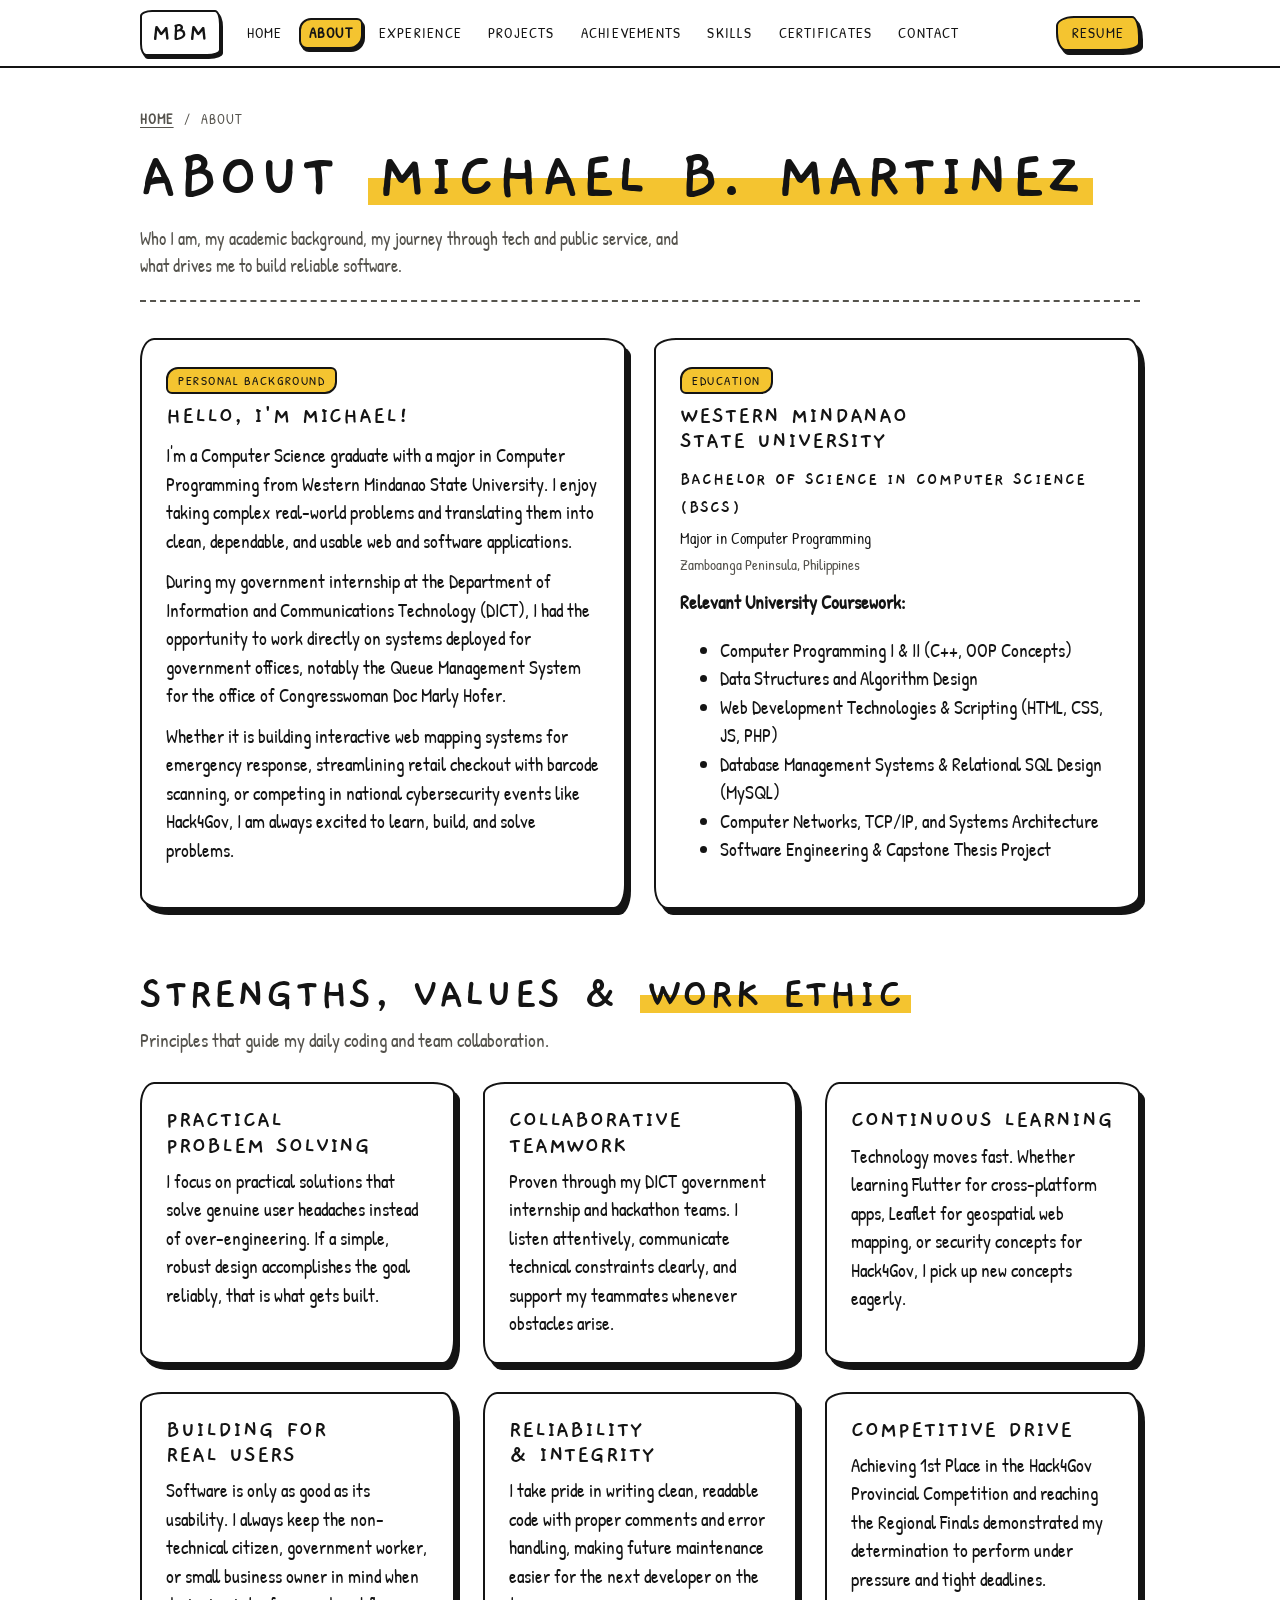
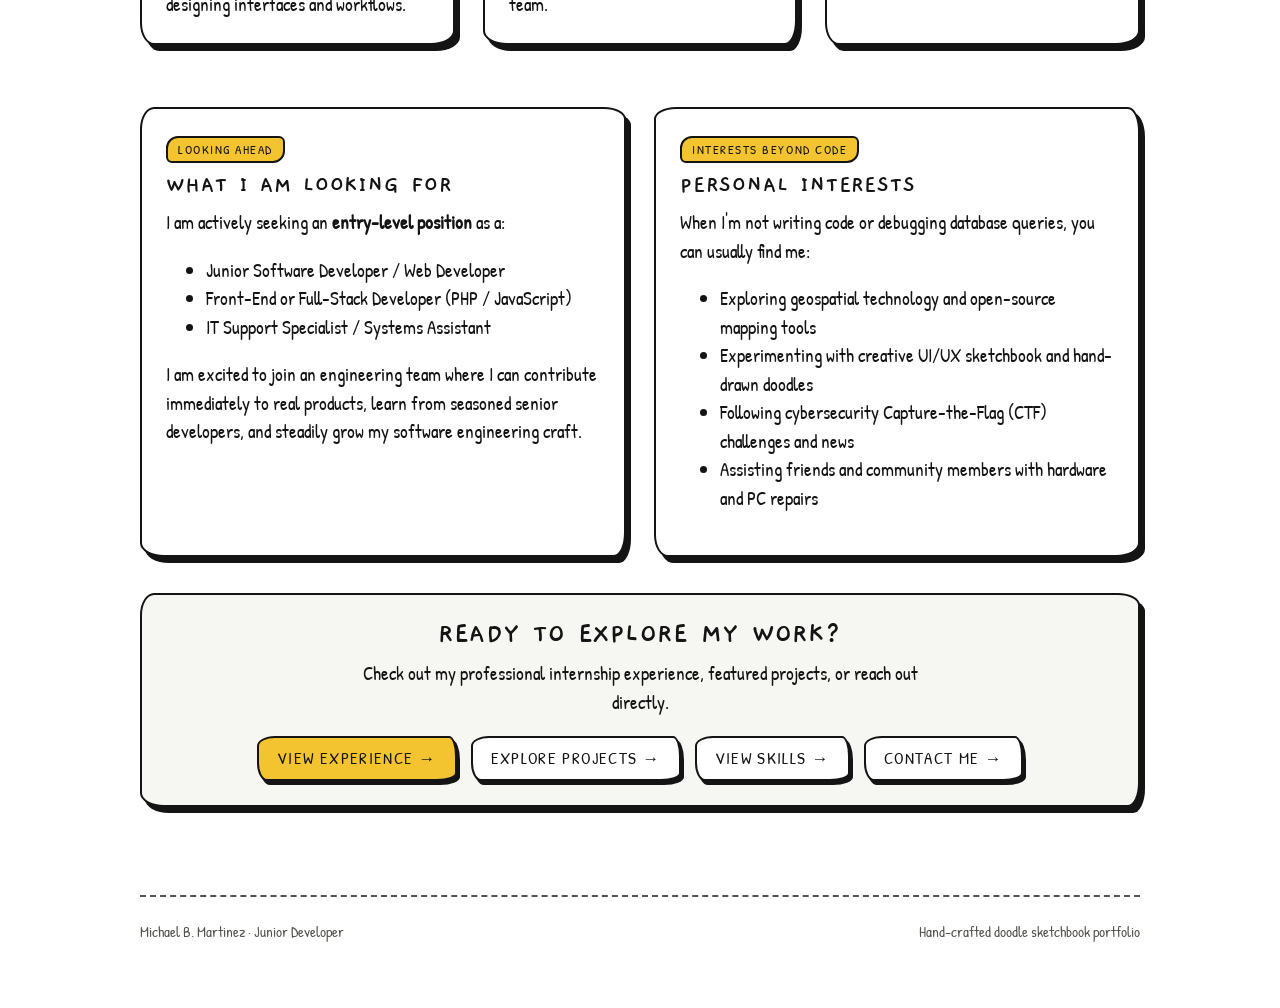
==== about.html @ 794880ef "first commit" ====
<!doctype html>
<html lang="en">
<head>
  <meta charset="utf-8">
  <meta name="viewport" content="width=device-width, initial-scale=1, viewport-fit=cover">
  <title>About - Michael Martinez Portfolio</title>
  <link rel="preconnect" href="https://fonts.googleapis.com">
  <link rel="preconnect" href="https://fonts.gstatic.com" crossorigin>
  <link href="https://fonts.googleapis.com/css2?family=Gaegu:wght@400;700&family=Patrick+Hand&display=swap" rel="stylesheet">
  <link rel="stylesheet" href="style.css">
</head>
<body>

<nav>
  <div class="wrap">
    <a class="logo" href="index.html">MBM</a>
    <div class="links">
      <a href="index.html">Home</a>
      <a href="about.html" class="active">About</a>
      <a href="experience.html">Experience</a>
      <a href="projects.html">Projects</a>
      <a href="achievements.html">Achievements</a>
      <a href="skills.html">Skills</a>
      <a href="certificates.html">Certificates</a>
      <a href="contact.html">Contact</a>
    </div>
    <a class="btn primary" href="resume.html" style="padding:4px 14px;font-size:.95rem">Resume</a>
  </div>
</nav>

<main class="wrap">

  <!-- PAGE HEADER -->
  <header class="page-header">
    <div class="breadcrumb">
      <a href="index.html">Home</a>
      <span>/</span>
      <span>About</span>
    </div>
    <h1>About <span class="hl">Michael B. Martinez</span></h1>
    <p class="subtitle">Who I am, my academic background, my journey through tech and public service, and what drives me to build reliable software.</p>
  </header>

  <!-- BIOGRAPHY & HIGHLIGHTS -->
  <section style="padding-top:0;">
    <div class="grid2">
      <div class="box">
        <span class="tag gold">Personal Background</span>
        <h3 style="margin-top:10px;margin-bottom:12px;">Hello, I'm Michael!</h3>
        <p style="margin-bottom:12px;">I'm a Computer Science graduate with a major in Computer Programming from Western Mindanao State University. I enjoy taking complex real-world problems and translating them into clean, dependable, and usable web and software applications.</p>
        <p style="margin-bottom:12px;">During my government internship at the Department of Information and Communications Technology (DICT), I had the opportunity to work directly on systems deployed for government offices, notably the Queue Management System for the office of Congresswoman Doc Marly Hofer.</p>
        <p>Whether it is building interactive web mapping systems for emergency response, streamlining retail checkout with barcode scanning, or competing in national cybersecurity events like Hack4Gov, I am always excited to learn, build, and solve problems.</p>
      </div>

      <div class="box alt">
        <span class="tag gold">Education</span>
        <h3 style="margin-top:10px;margin-bottom:12px;">Western Mindanao State University</h3>
        <div class="kv" style="margin-bottom:12px;">
          <b>Bachelor of Science in Computer Science (BSCS)</b>
          <span>Major in Computer Programming</span>
          <span style="color:var(--ink-soft);font-size:.95rem;">Zamboanga Peninsula, Philippines</span>
        </div>
        <p style="margin-bottom:10px;"><strong>Relevant University Coursework:</strong></p>
        <ul>
          <li>Computer Programming I &amp; II (C++, OOP Concepts)</li>
          <li>Data Structures and Algorithm Design</li>
          <li>Web Development Technologies &amp; Scripting (HTML, CSS, JS, PHP)</li>
          <li>Database Management Systems &amp; Relational SQL Design (MySQL)</li>
          <li>Computer Networks, TCP/IP, and Systems Architecture</li>
          <li>Software Engineering &amp; Capstone Thesis Project</li>
        </ul>
      </div>
    </div>
  </section>

  <!-- ATTRIBUTES GRID -->
  <section>
    <div class="sec-head">
      <h2>Strengths, Values &amp; <span class="hl">Work Ethic</span></h2>
      <p>Principles that guide my daily coding and team collaboration.</p>
    </div>

    <div class="grid3">
      <div class="box">
        <h3>Practical Problem Solving</h3>
        <p style="margin-top:8px;">I focus on practical solutions that solve genuine user headaches instead of over-engineering. If a simple, robust design accomplishes the goal reliably, that is what gets built.</p>
      </div>

      <div class="box alt">
        <h3>Collaborative Teamwork</h3>
        <p style="margin-top:8px;">Proven through my DICT government internship and hackathon teams. I listen attentively, communicate technical constraints clearly, and support my teammates whenever obstacles arise.</p>
      </div>

      <div class="box">
        <h3>Continuous Learning</h3>
        <p style="margin-top:8px;">Technology moves fast. Whether learning Flutter for cross-platform apps, Leaflet for geospatial web mapping, or security concepts for Hack4Gov, I pick up new concepts eagerly.</p>
      </div>

      <div class="box alt">
        <h3>Building for Real Users</h3>
        <p style="margin-top:8px;">Software is only as good as its usability. I always keep the non-technical citizen, government worker, or small business owner in mind when designing interfaces and workflows.</p>
      </div>

      <div class="box">
        <h3>Reliability &amp; Integrity</h3>
        <p style="margin-top:8px;">I take pride in writing clean, readable code with proper comments and error handling, making future maintenance easier for the next developer on the team.</p>
      </div>

      <div class="box alt">
        <h3>Competitive Drive</h3>
        <p style="margin-top:8px;">Achieving 1st Place in the Hack4Gov Provincial Competition and reaching the Regional Finals demonstrated my determination to perform under pressure and tight deadlines.</p>
      </div>
    </div>
  </section>

  <!-- CAREER ASPIRATIONS & GOALS -->
  <section>
    <div class="grid2">
      <div class="box">
        <span class="tag gold">Looking Ahead</span>
        <h3 style="margin-top:10px;margin-bottom:10px;">What I Am Looking For</h3>
        <p style="margin-bottom:12px;">I am actively seeking an <strong>entry-level position</strong> as a:</p>
        <ul>
          <li>Junior Software Developer / Web Developer</li>
          <li>Front-End or Full-Stack Developer (PHP / JavaScript)</li>
          <li>IT Support Specialist / Systems Assistant</li>
        </ul>
        <p style="margin-top:12px;">I am excited to join an engineering team where I can contribute immediately to real products, learn from seasoned senior developers, and steadily grow my software engineering craft.</p>
      </div>

      <div class="box alt">
        <span class="tag gold">Interests Beyond Code</span>
        <h3 style="margin-top:10px;margin-bottom:10px;">Personal Interests</h3>
        <p style="margin-bottom:12px;">When I'm not writing code or debugging database queries, you can usually find me:</p>
        <ul>
          <li>Exploring geospatial technology and open-source mapping tools</li>
          <li>Experimenting with creative UI/UX sketchbook and hand-drawn doodles</li>
          <li>Following cybersecurity Capture-the-Flag (CTF) challenges and news</li>
          <li>Assisting friends and community members with hardware and PC repairs</li>
        </ul>
      </div>
    </div>

    <!-- CALL TO ACTION -->
    <div class="box" style="margin-top:36px;text-align:center;background:var(--paper-2);">
      <h3 style="font-size:1.8rem;">Ready to explore my work?</h3>
      <p style="margin:10px auto 20px;">Check out my professional internship experience, featured projects, or reach out directly.</p>
      <div class="btn-row" style="justify-content:center;">
        <a class="btn primary" href="experience.html">View Experience →</a>
        <a class="btn" href="projects.html">Explore Projects →</a>
        <a class="btn" href="skills.html">View Skills →</a>
        <a class="btn" href="contact.html">Contact Me →</a>
      </div>
    </div>
  </section>

</main>

<footer class="wrap">
  <span>Michael B. Martinez · Junior Developer</span>
  <span>Hand-crafted doodle sketchbook portfolio</span>
</footer>

<script src="main.js"></script>
</body>
</html>
---- style.css ----
/* ==========================================================================
   Michael Martinez Portfolio - Shared Hand-Drawn Doodle Stylesheet
   ========================================================================== */

:root {
  --paper: #ffffff;
  --paper-2: #f6f6f3;
  --ink: #141414;
  --ink-soft: #55534d;
  --gold: #f4c430;
  --red: #b3262e;
  --shadow: #141414;
  --display: 'Gaegu', 'Patrick Hand', 'Comic Sans MS', cursive;
  --body: 'Patrick Hand', 'Comic Sans MS', 'Segoe Print', cursive;
  color-scheme: light;
  box-sizing: border-box;
}

*, *::before, *::after {
  box-sizing: border-box;
}

html {
  scroll-behavior: smooth;
  scroll-padding-top: env(safe-area-inset-top, 0px);
}

body {
  margin: 0;
  padding: 0;
  background: var(--paper);
  color: var(--ink);
  font-family: var(--body);
  font-size: 19px;
  line-height: 1.5;
  padding-inline: 16px;
  padding-block: 0 64px;
}

img {
  max-width: 100%;
  display: block;
}

[hidden]:not([hidden=until-found i]) {
  display: none !important;
}

.wrap {
  max-width: 1000px;
  margin-inline: auto;
}

h1, h2, h3, h4 {
  font-family: var(--display);
  font-weight: 700;
  text-transform: uppercase;
  letter-spacing: .04em;
  line-height: 1.05;
  margin: 0;
  text-wrap: balance;
}

h1 { font-size: clamp(2.4rem, 7vw, 4.2rem); }
h2 { font-size: clamp(2rem, 5vw, 2.8rem); }
h3 { font-size: 1.5rem; }
h4 { font-size: 1.2rem; }

p {
  margin: 0;
  max-width: 65ch;
}

a {
  color: inherit;
  text-decoration: none;
}

:focus-visible {
  outline: 3px dashed var(--red);
  outline-offset: 3px;
}

.hl {
  background: linear-gradient(transparent 52%, var(--gold) 52%, var(--gold) 92%, transparent 92%);
  padding-inline: .15em;
  background-repeat: no-repeat;
  background-size: 100% 100%;
}

.label {
  font-size: .85rem;
  letter-spacing: .14em;
  text-transform: uppercase;
  color: var(--ink-soft);
}

/* ==========================================================================
   Navigation
   ========================================================================== */
nav {
  position: sticky;
  top: env(safe-area-inset-top, 0px);
  z-index: 100;
  background: var(--paper);
  border-bottom: 2.5px solid var(--ink);
  margin-inline: -16px;
  padding-inline: 16px;
}

nav .wrap {
  display: flex;
  align-items: center;
  gap: 16px;
  padding-block: 10px;
}

.logo {
  font-family: var(--display);
  font-weight: 700;
  font-size: 1.6rem;
  text-decoration: none;
  letter-spacing: .05em;
  white-space: nowrap;
  border: 2px solid var(--ink);
  border-radius: 12px 6px 14px 6px / 6px 14px 6px 12px;
  padding: 2px 10px;
  background: var(--paper);
  box-shadow: 2px 3px 0 var(--shadow);
  transition: transform .15s ease, background .15s ease;
}

.logo:hover {
  background: var(--gold);
  transform: translate(-1px, -2px) rotate(-2deg);
}

.links {
  display: flex;
  gap: 6px;
  overflow-x: auto;
  flex: 1;
  scrollbar-width: none;
  min-width: 0;
  padding-block: 4px;
}

.links::-webkit-scrollbar {
  display: none;
}

.links a {
  text-decoration: none;
  text-transform: uppercase;
  letter-spacing: .08em;
  font-size: .95rem;
  padding: 4px 10px;
  border-radius: 12px 6px 14px 8px;
  white-space: nowrap;
  transition: background .15s ease, transform .15s ease, box-shadow .15s ease;
}

.links a:hover {
  background: var(--gold);
  color: #141414;
  transform: translateY(-1px);
}

.links a.active {
  background: var(--gold);
  color: #141414;
  font-weight: bold;
  border: 2px solid var(--ink);
  box-shadow: 2px 3px 0 var(--shadow);
  padding: 2px 8px;
}

/* ==========================================================================
   Sketch Boxes & Buttons
   ========================================================================== */
.box {
  border: 2.5px solid var(--ink);
  border-radius: 14px 22px 12px 24px / 22px 12px 24px 14px;
  background: var(--paper);
  box-shadow: 5px 6px 0 var(--shadow);
  padding: 24px;
  min-width: 0;
  transition: transform .2s ease, box-shadow .2s ease;
}

.box.alt {
  border-radius: 22px 12px 24px 14px / 12px 24px 14px 22px;
}

.box:hover {
  transform: translate(-2px, -3px) rotate(-.3deg);
  box-shadow: 8px 9px 0 var(--shadow);
}

.btn {
  display: inline-flex;
  align-items: center;
  justify-content: center;
  gap: 6px;
  font-family: var(--body);
  font-size: 1.05rem;
  text-transform: uppercase;
  letter-spacing: .08em;
  text-decoration: none;
  color: var(--ink);
  background: var(--paper);
  border: 2.5px solid var(--ink);
  border-radius: 18px 8px 20px 10px / 10px 20px 8px 18px;
  padding: 8px 18px;
  box-shadow: 3px 4px 0 var(--shadow);
  cursor: pointer;
  transition: transform .15s ease, box-shadow .15s ease, background .15s ease;
}

.btn.primary {
  background: var(--gold);
  color: #141414;
}

.btn:hover {
  transform: translate(-1px, -2px) rotate(-1deg);
  box-shadow: 5px 6px 0 var(--shadow);
}

.btn:active {
  transform: translate(2px, 3px);
  box-shadow: 1px 1px 0 var(--shadow);
}

.btn-row {
  display: flex;
  flex-wrap: wrap;
  gap: 14px;
}

/* ==========================================================================
   Page Headers (Subpages)
   ========================================================================== */
.page-header {
  padding-block: 40px 20px;
  border-bottom: 2.5px dashed var(--ink-soft);
  margin-bottom: 36px;
  display: flex;
  flex-direction: column;
  gap: 12px;
}

.breadcrumb {
  display: flex;
  align-items: center;
  gap: 10px;
  font-size: .9rem;
  letter-spacing: .08em;
  text-transform: uppercase;
  color: var(--ink-soft);
}

.breadcrumb a {
  text-decoration: underline;
  text-underline-offset: 3px;
  font-weight: bold;
}

.breadcrumb a:hover {
  color: var(--ink);
}

.page-header .subtitle {
  color: var(--ink-soft);
  font-size: 1.15rem;
  max-width: 70ch;
}

/* ==========================================================================
   Sections & Layout
   ========================================================================== */
section {
  padding-block: 54px 8px;
  scroll-margin-top: 60px;
}

.sec-head {
  display: flex;
  flex-direction: column;
  gap: 8px;
  margin-bottom: 28px;
}

.sec-head p {
  color: var(--ink-soft);
}

.grid2 {
  display: grid;
  grid-template-columns: repeat(2, 1fr);
  gap: 28px;
}

.grid3 {
  display: grid;
  grid-template-columns: repeat(3, 1fr);
  gap: 28px;
}

.grid4 {
  display: grid;
  grid-template-columns: repeat(4, 1fr);
  gap: 20px;
}

.grid2 > *, .grid3 > *, .grid4 > * {
  min-width: 0;
}

/* ==========================================================================
   Hero & Story
   ========================================================================== */
.hero {
  padding-block: 40px 8px;
  display: grid;
  grid-template-columns: 1.3fr 1fr;
  gap: 32px;
  align-items: center;
}

.hero > * { min-width: 0; }
.hero h1 .name { display: block; }
.title-line { margin-top: 12px; font-size: 1.2rem; letter-spacing: .1em; text-transform: uppercase; }
.headline { font-family: var(--display); font-size: clamp(1.5rem, 3.4vw, 2rem); font-weight: 700; margin-block: 20px 12px; line-height: 1.15; }
.avatar { width: 100%; max-width: 340px; margin-inline: auto; display: block; }
.bubble {
  position: relative;
  border: 2.5px solid var(--ink);
  border-radius: 24px 14px 22px 12px / 14px 22px 12px 24px;
  padding: 8px 16px;
  text-transform: uppercase;
  letter-spacing: .06em;
  font-size: .95rem;
  width: fit-content;
  margin: 0 auto 6px;
  background: var(--paper);
}
.hero-side { display: flex; flex-direction: column; align-items: center; }

.story {
  display: flex;
  flex-wrap: wrap;
  align-items: center;
  gap: 10px 8px;
  margin-top: 36px;
}

.step {
  border: 2.5px solid var(--ink);
  border-radius: 12px 20px 10px 18px / 18px 10px 20px 12px;
  padding: 6px 12px;
  font-size: .95rem;
  text-transform: uppercase;
  letter-spacing: .05em;
  background: var(--paper);
}

.step.win {
  background: var(--gold);
  color: #141414;
}

.arrow {
  font-family: var(--display);
  font-size: 1.6rem;
  line-height: 1;
}

/* ==========================================================================
   Chips, Tags & Key Values
   ========================================================================== */
.chips {
  display: flex;
  flex-wrap: wrap;
  gap: 10px;
  margin-top: 22px;
}

.chip {
  border: 2px solid var(--ink);
  border-radius: 14px 8px 16px 8px / 8px 16px 8px 14px;
  padding: 3px 12px;
  font-size: .95rem;
  background: var(--paper);
  transition: transform .15s ease, background .15s ease;
}

.chip:hover {
  transform: rotate(-3deg) scale(1.06);
  background: var(--gold);
  color: #141414;
}

.tag {
  display: inline-block;
  font-size: .8rem;
  text-transform: uppercase;
  letter-spacing: .12em;
  border: 2px solid var(--ink);
  border-radius: 12px 6px 12px 6px;
  padding: 2px 10px;
  width: fit-content;
}

.tag.gold {
  background: var(--gold);
  color: #141414;
}

.tag.red {
  background: var(--red);
  color: #ffffff;
}

.kv {
  display: grid;
  gap: 4px;
  font-size: 1rem;
}

.kv b {
  font-family: var(--display);
  font-size: 1.15rem;
  letter-spacing: .06em;
  text-transform: uppercase;
  font-weight: 700;
}

.note {
  font-size: .95rem;
  color: var(--ink-soft);
}

/* ==========================================================================
   Project Cards
   ========================================================================== */
.proj {
  display: flex;
  flex-direction: column;
  gap: 14px;
}

.shot {
  aspect-ratio: 16 / 10;
  max-width: 100%;
  border: 2.5px dashed var(--ink-soft);
  border-radius: 10px 16px 8px 14px / 14px 8px 16px 10px;
  display: grid;
  place-items: center;
  text-align: center;
  color: var(--ink-soft);
  background: var(--paper-2);
  font-size: .95rem;
  text-transform: uppercase;
  letter-spacing: .08em;
  padding: 14px;
}

.card-foot {
  margin-top: auto;
  padding-top: 10px;
}

/* ==========================================================================
   Experience
   ========================================================================== */
.job {
  display: grid;
  gap: 6px;
  margin-bottom: 24px;
}

.feature {
  display: grid;
  grid-template-columns: 1.1fr 1fr;
  gap: 28px;
  margin-top: 22px;
}

.feature > * { min-width: 0; }

/* ==========================================================================
   Achievements & Trophies
   ========================================================================== */
.trophy {
  text-align: center;
  display: flex;
  flex-direction: column;
  align-items: center;
  gap: 10px;
}

.trophy svg {
  width: 84px;
  height: 84px;
  transition: transform .3s ease;
}

.trophy:hover svg {
  animation: wiggle .5s 2;
}

.place {
  font-family: var(--display);
  font-size: 3rem;
  font-weight: 700;
  line-height: 1;
}

.trophy .kv {
  text-align: left;
  width: 100%;
  margin-top: 8px;
}

/* ==========================================================================
   Skills
   ========================================================================== */
.skillbox ul {
  list-style: none;
  padding: 0;
  display: flex;
  flex-wrap: wrap;
  gap: 8px;
  margin: 0;
}

.skillbox li::marker { content: ''; }

.skillbox li {
  margin: 0;
  border: 2px solid var(--ink);
  border-radius: 12px 6px 14px 6px / 6px 14px 6px 12px;
  padding: 3px 12px;
  font-size: 1rem;
  background: var(--paper);
  transition: transform .15s ease, background .15s ease;
}

.skillbox li:hover {
  transform: rotate(-3deg) scale(1.06);
  background: var(--gold);
  color: #141414;
}

.skill-category {
  display: flex;
  flex-direction: column;
  gap: 16px;
}

.skill-item {
  display: flex;
  flex-direction: column;
  gap: 4px;
  border-bottom: 1.5px dashed var(--paper-2);
  padding-bottom: 10px;
}

.skill-item:last-child {
  border-bottom: none;
  padding-bottom: 0;
}

.skill-item-header {
  display: flex;
  justify-content: space-between;
  align-items: center;
  gap: 10px;
}

.skill-item-header b {
  font-family: var(--display);
  font-size: 1.25rem;
}

/* ==========================================================================
   Certificates & Filters
   ========================================================================== */
.filters {
  display: flex;
  flex-wrap: wrap;
  gap: 10px;
  margin-bottom: 26px;
}

.filters button {
  font-family: var(--body);
  font-size: .95rem;
  text-transform: uppercase;
  letter-spacing: .08em;
  color: var(--ink);
  background: var(--paper);
  border: 2px solid var(--ink);
  border-radius: 14px 8px 16px 8px / 8px 16px 8px 14px;
  padding: 4px 14px;
  cursor: pointer;
  transition: background .15s ease, transform .15s ease;
}

.filters button:hover {
  transform: translateY(-2px);
}

.filters button[aria-pressed="true"] {
  background: var(--gold);
  color: #141414;
  font-weight: bold;
}

.cert {
  display: flex;
  flex-direction: column;
  gap: 8px;
}

.cert .nm {
  font-family: var(--display);
  font-weight: 700;
  font-size: 1.35rem;
  text-transform: uppercase;
  letter-spacing: .04em;
  line-height: 1.1;
}

.cert .muted {
  color: var(--ink-soft);
  font-size: .95rem;
}

.cert .btn {
  margin-top: auto;
  width: fit-content;
  font-size: .95rem;
  padding: 5px 14px;
}

/* ==========================================================================
   Resume
   ========================================================================== */
.resume-grid {
  display: grid;
  grid-template-columns: 1fr 2fr;
  gap: 28px;
}

.resume-grid > * { min-width: 0; }

.rs {
  display: grid;
  gap: 6px;
  margin-bottom: 22px;
}

.rs:last-child {
  margin-bottom: 0;
}

.rs h3 {
  font-size: 1.35rem;
  border-bottom: 2.5px solid var(--ink);
  padding-bottom: 2px;
  margin-bottom: 8px;
}

.rs .row {
  display: flex;
  justify-content: space-between;
  gap: 12px;
  flex-wrap: wrap;
}

/* ==========================================================================
   Contact
   ========================================================================== */
.contact-list {
  display: grid;
  gap: 16px;
}

.contact-list div {
  display: flex;
  gap: 12px;
  align-items: baseline;
  flex-wrap: wrap;
}

.contact-list .label {
  width: 90px;
  flex: none;
}

.contact-list span.v, .contact-list a.v {
  user-select: all;
  overflow-wrap: anywhere;
  min-width: 0;
}

.contact-list a.v:hover {
  text-decoration: underline;
  color: var(--red);
}

form {
  display: grid;
  gap: 16px;
}

label {
  font-size: .85rem;
  letter-spacing: .14em;
  text-transform: uppercase;
  color: var(--ink-soft);
  display: grid;
  gap: 6px;
}

input, textarea {
  font-family: var(--body);
  font-size: 1.05rem;
  color: var(--ink);
  background: var(--paper);
  border: 2.5px solid var(--ink);
  border-radius: 10px 16px 8px 14px / 14px 8px 16px 10px;
  padding: 10px 14px;
  width: 100%;
  transition: border-color .15s ease, box-shadow .15s ease;
}

input:focus, textarea:focus {
  border-color: var(--ink);
  outline: none;
  box-shadow: 3px 4px 0 var(--gold);
}

textarea {
  min-height: 130px;
  resize: vertical;
}

#formMsg {
  min-height: 1.5em;
  font-weight: bold;
}

/* ==========================================================================
   Footer
   ========================================================================== */
footer {
  margin-top: 80px;
  padding-top: 24px;
  border-top: 2.5px dashed var(--ink-soft);
  display: flex;
  justify-content: space-between;
  gap: 12px;
  flex-wrap: wrap;
  color: var(--ink-soft);
  font-size: .95rem;
}

footer a {
  text-decoration: underline;
}

/* ==========================================================================
   Animations
   ========================================================================== */
@keyframes pop {
  from { opacity: 0; transform: translateY(20px) rotate(-1.2deg); }
  to { opacity: 1; transform: none; }
}
@keyframes draw {
  from { background-size: 0% 100%; }
  to { background-size: 100% 100%; }
}
@keyframes floaty {
  0%, 100% { transform: translateY(0) rotate(-1deg); }
  50% { transform: translateY(-10px) rotate(1deg); }
}
@keyframes swayL {
  0%, 100% { transform: rotate(0deg); }
  50% { transform: rotate(-5deg); }
}
@keyframes swayR {
  0%, 100% { transform: rotate(0deg); }
  50% { transform: rotate(5deg); }
}
@keyframes crownBob {
  0%, 100% { transform: translateY(0) rotate(0deg); }
  50% { transform: translateY(-4px) rotate(-2deg); }
}
@keyframes blink {
  0%, 92%, 100% { transform: scaleY(1); }
  96% { transform: scaleY(.1); }
}
@keyframes wiggle {
  0%, 100% { transform: rotate(-2deg); }
  50% { transform: rotate(2deg); }
}
@keyframes drop {
  from { opacity: 0; transform: translateY(-14px) scale(.9); }
  to { opacity: 1; transform: none; }
}

.hero-text > * { animation: pop .7s cubic-bezier(.2, .8, .3, 1) both; }
.hero-text > *:nth-child(1) { animation-delay: .05s; }
.hero-text > *:nth-child(2) { animation-delay: .15s; }
.hero-text > *:nth-child(3) { animation-delay: .25s; }
.hero-text > *:nth-child(4) { animation-delay: .35s; }
.hero-text > *:nth-child(5) { animation-delay: .45s; }
.hero-text > *:nth-child(6) { animation-delay: .55s; }
.hero-text > *:nth-child(7) { animation-delay: .65s; }

.hl { animation: draw .9s .5s ease-out both; }
.bubble { animation: drop .6s .8s cubic-bezier(.3, 1.6, .5, 1) both, wiggle 4s 1.6s ease-in-out infinite; transform-origin: 50% 100%; }
.avatar { animation: floaty 5s ease-in-out infinite; }
.sway-l, .sway-r, .crown, .eye { transform-box: fill-box; }
.sway-l { transform-origin: 100% 0; animation: swayL 3.4s ease-in-out infinite; }
.sway-r { transform-origin: 0 0; animation: swayR 3.4s ease-in-out infinite .4s; }
.crown { transform-origin: 50% 100%; animation: crownBob 2.8s ease-in-out infinite; }
.eye { transform-origin: 50% 50%; animation: blink 4.5s infinite; }

.step { animation: pop .5s cubic-bezier(.2, .8, .3, 1) both; }
.story > .step:nth-of-type(1) { animation-delay: .9s; }
.story > .step:nth-of-type(2) { animation-delay: 1.05s; }
.story > .step:nth-of-type(3) { animation-delay: 1.2s; }
.story > .step:nth-of-type(4) { animation-delay: 1.35s; }
.story > .step:nth-of-type(5) { animation-delay: 1.5s; }
.story > .step:nth-of-type(6) { animation-delay: 1.65s; }
.arrow { animation: pop .5s both; animation-delay: 1.2s; }
.step.win { animation: pop .5s 1.35s both, wiggle 3s 2.2s ease-in-out infinite; }

.reveal-pre {
  opacity: 0;
  transform: translateY(28px) rotate(-.6deg);
}
.reveal-pre.in {
  opacity: 1;
  transform: none;
  transition: opacity .6s ease, transform .6s cubic-bezier(.2, .8, .3, 1);
}

/* ==========================================================================
   Responsive & Print Media Queries
   ========================================================================== */
@media (max-width: 860px) {
  .hero, .feature, .resume-grid, .grid2, .grid3 {
    grid-template-columns: 1fr;
  }
  .grid4 {
    grid-template-columns: repeat(2, 1fr);
  }
  .hero-side { order: -1; }
  .avatar { max-width: 240px; }
  body { font-size: 18px; }
}

@media (max-width: 540px) {
  .grid4 {
    grid-template-columns: 1fr;
  }
}

@media (prefers-reduced-motion: reduce) {
  *, *::before, *::after {
    animation: none !important;
    transition: none !important;
  }
  html { scroll-behavior: auto; }
  .reveal-pre { opacity: 1; transform: none; }
  .btn:hover { transform: none; }
}

@media print {
  nav, footer, .btn, .no-print, .breadcrumb {
    display: none !important;
  }
  body {
    padding: 0;
    font-size: 14pt;
    background: #ffffff !important;
    color: #000000 !important;
  }
  .box {
    box-shadow: none !important;
    border: 1.5px solid #000000 !important;
    padding: 16px !important;
    margin-bottom: 16px !important;
  }
  .wrap {
    max-width: 100% !important;
    margin: 0 !important;
  }
  .hl {
    background: none !important;
    text-decoration: underline;
  }
}
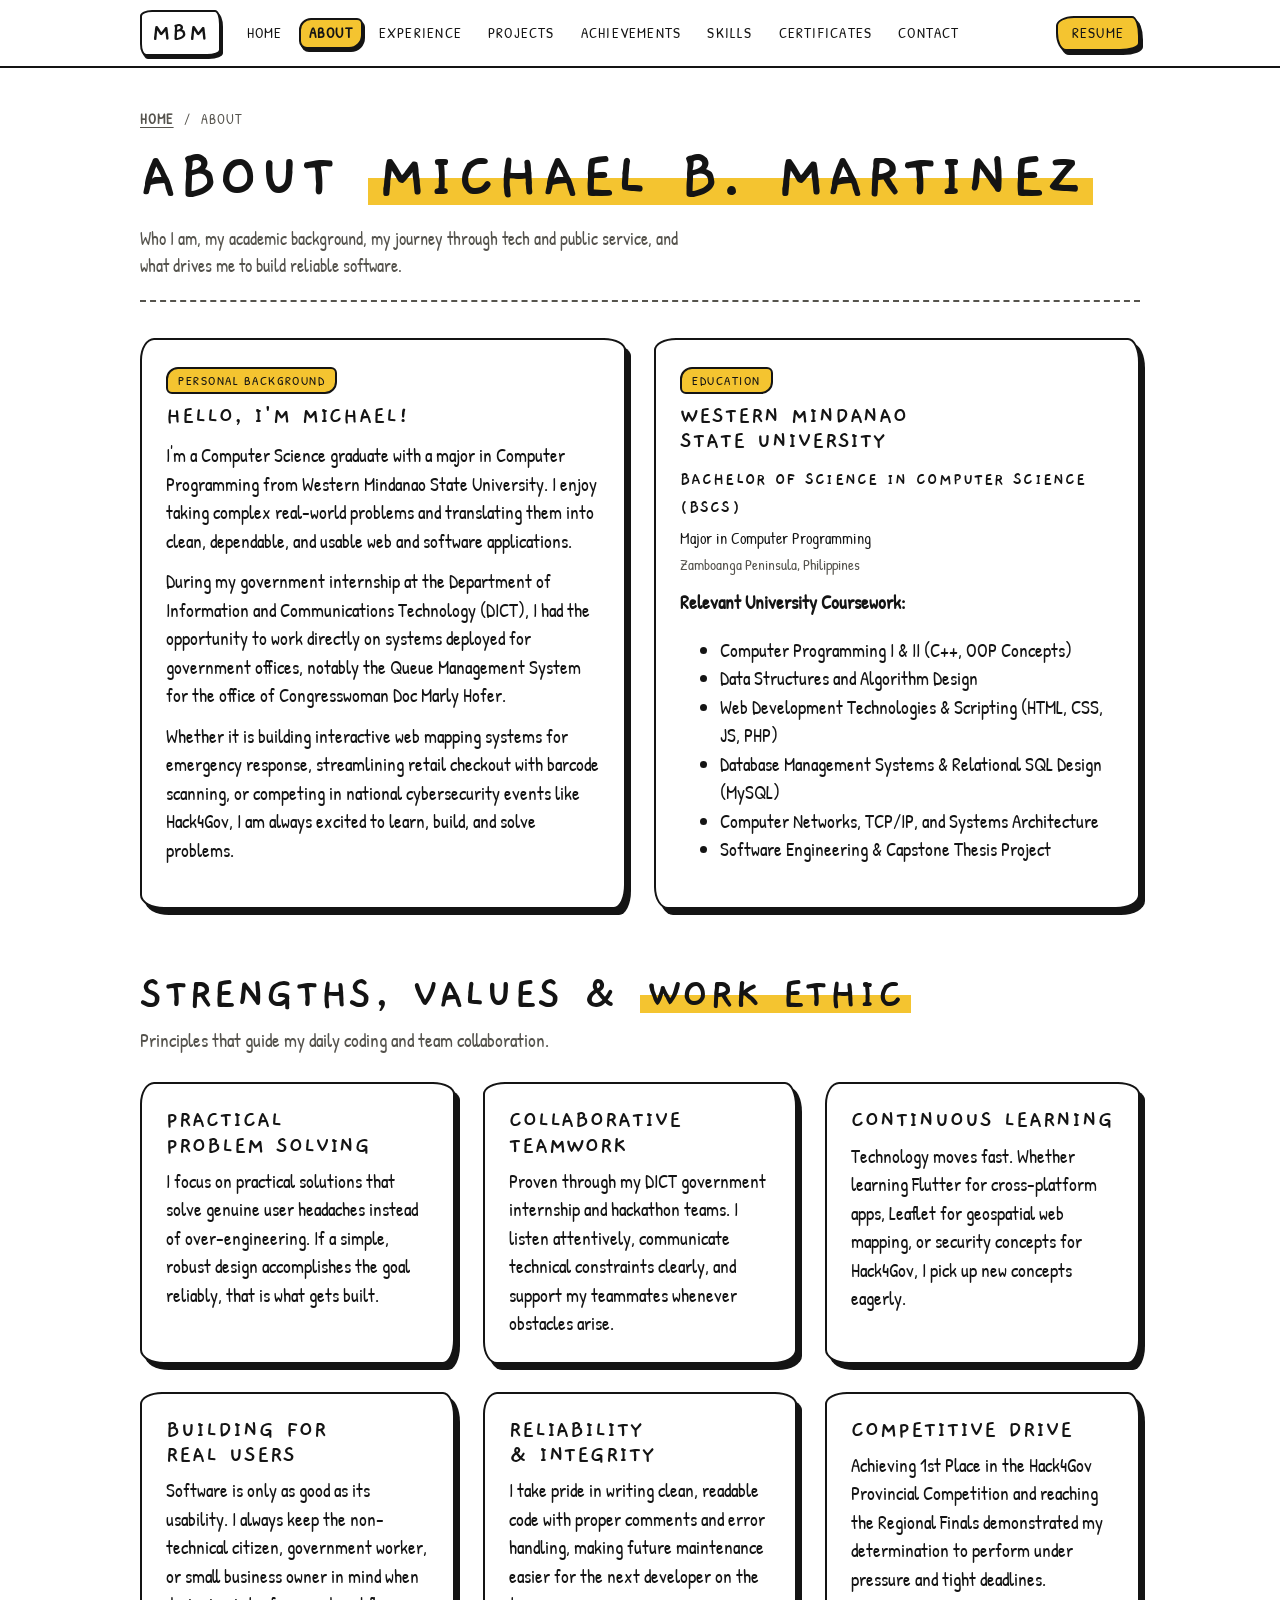
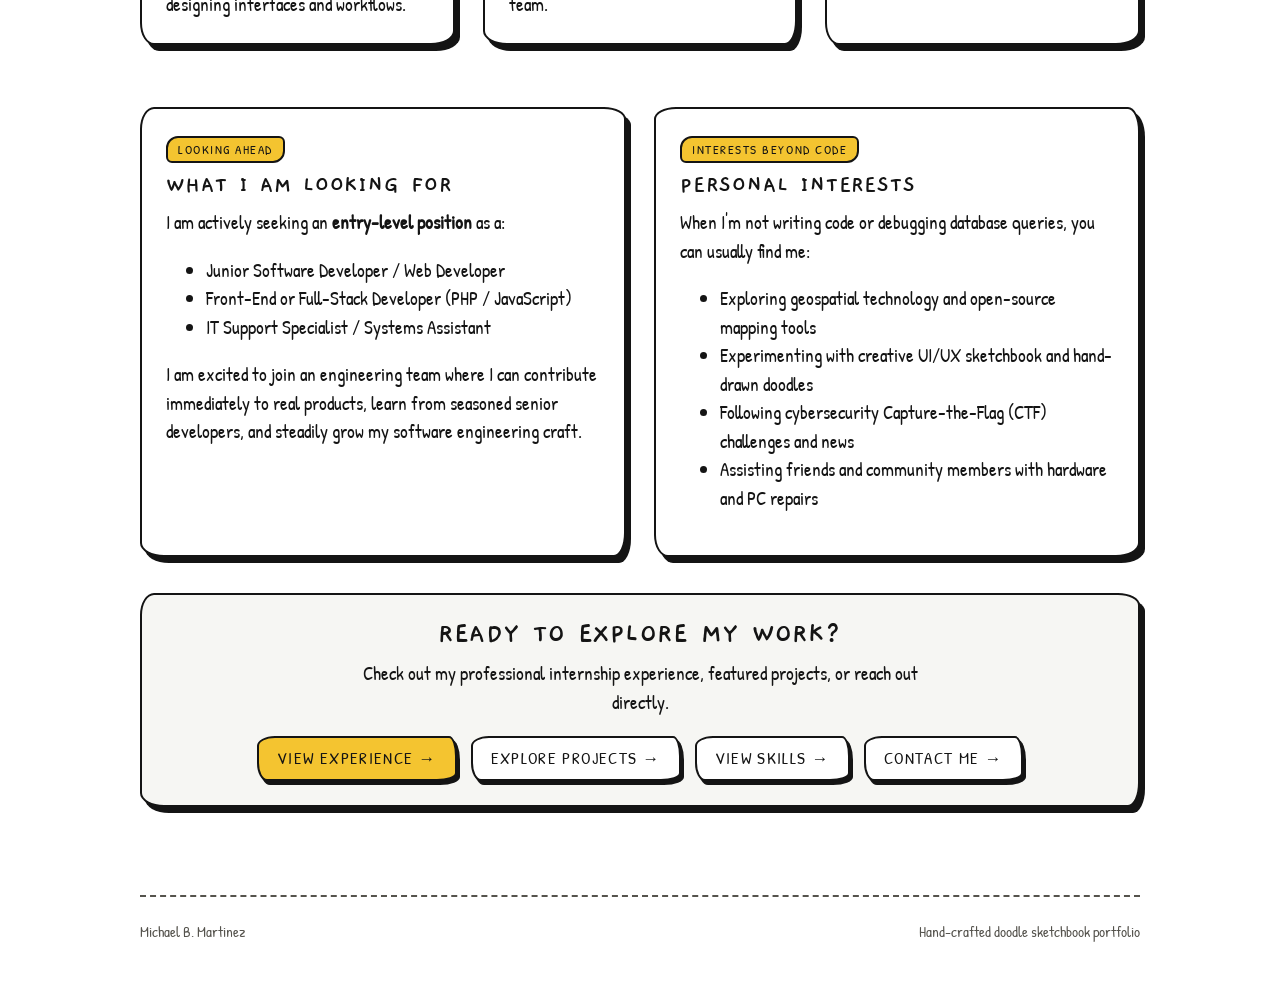
==== commit 0f6df4ee: "Restructure assets directory, update asset paths, and add certificates and resume" ====
--- a/about.html
+++ b/about.html
@@ -7,7 +7,7 @@
   <link rel="preconnect" href="https://fonts.googleapis.com">
   <link rel="preconnect" href="https://fonts.gstatic.com" crossorigin>
   <link href="https://fonts.googleapis.com/css2?family=Gaegu:wght@400;700&family=Patrick+Hand&display=swap" rel="stylesheet">
-  <link rel="stylesheet" href="style.css">
+  <link rel="stylesheet" href="assets/css/style.css">
 </head>
 <body>
 
@@ -157,10 +157,10 @@
 </main>
 
 <footer class="wrap">
-  <span>Michael B. Martinez · Junior Developer</span>
+  <span>Michael B. Martinez</span>
   <span>Hand-crafted doodle sketchbook portfolio</span>
 </footer>
 
-<script src="main.js"></script>
+<script src="assets/js/main.js"></script>
 </body>
 </html>
--- a/assets/css/style.css
+++ b/assets/css/style.css
@@ -0,0 +1,1060 @@
+/* ==========================================================================
+   Michael Martinez Portfolio - Shared Hand-Drawn Doodle Stylesheet
+   ========================================================================== */
+
+:root {
+  --paper: #ffffff;
+  --paper-2: #f6f6f3;
+  --ink: #141414;
+  --ink-soft: #55534d;
+  --gold: #f4c430;
+  --red: #b3262e;
+  --shadow: #141414;
+  --display: 'Gaegu', 'Patrick Hand', 'Comic Sans MS', cursive;
+  --body: 'Patrick Hand', 'Comic Sans MS', 'Segoe Print', cursive;
+  color-scheme: light;
+  box-sizing: border-box;
+}
+
+*, *::before, *::after {
+  box-sizing: border-box;
+}
+
+html {
+  scroll-behavior: smooth;
+  scroll-padding-top: env(safe-area-inset-top, 0px);
+}
+
+body {
+  margin: 0;
+  padding: 0;
+  background: var(--paper);
+  color: var(--ink);
+  font-family: var(--body);
+  font-size: 19px;
+  line-height: 1.5;
+  padding-inline: 16px;
+  padding-block: 0 64px;
+}
+
+img {
+  max-width: 100%;
+  display: block;
+}
+
+[hidden]:not([hidden=until-found i]) {
+  display: none !important;
+}
+
+.wrap {
+  max-width: 1000px;
+  margin-inline: auto;
+}
+
+h1, h2, h3, h4 {
+  font-family: var(--display);
+  font-weight: 700;
+  text-transform: uppercase;
+  letter-spacing: .04em;
+  line-height: 1.05;
+  margin: 0;
+  text-wrap: balance;
+}
+
+h1 { font-size: clamp(2.4rem, 7vw, 4.2rem); }
+h2 { font-size: clamp(2rem, 5vw, 2.8rem); }
+h3 { font-size: 1.5rem; }
+h4 { font-size: 1.2rem; }
+
+p {
+  margin: 0;
+  max-width: 65ch;
+}
+
+a {
+  color: inherit;
+  text-decoration: none;
+}
+
+:focus-visible {
+  outline: 3px dashed var(--red);
+  outline-offset: 3px;
+}
+
+.hl {
+  background: linear-gradient(transparent 52%, var(--gold) 52%, var(--gold) 92%, transparent 92%);
+  padding-inline: .15em;
+  background-repeat: no-repeat;
+  background-size: 100% 100%;
+}
+
+.label {
+  font-size: .85rem;
+  letter-spacing: .14em;
+  text-transform: uppercase;
+  color: var(--ink-soft);
+}
+
+/* ==========================================================================
+   Navigation
+   ========================================================================== */
+nav {
+  position: sticky;
+  top: env(safe-area-inset-top, 0px);
+  z-index: 100;
+  background: var(--paper);
+  border-bottom: 2.5px solid var(--ink);
+  margin-inline: -16px;
+  padding-inline: 16px;
+}
+
+nav .wrap {
+  display: flex;
+  align-items: center;
+  gap: 16px;
+  padding-block: 10px;
+}
+
+.logo {
+  font-family: var(--display);
+  font-weight: 700;
+  font-size: 1.6rem;
+  text-decoration: none;
+  letter-spacing: .05em;
+  white-space: nowrap;
+  border: 2px solid var(--ink);
+  border-radius: 12px 6px 14px 6px / 6px 14px 6px 12px;
+  padding: 2px 10px;
+  background: var(--paper);
+  box-shadow: 2px 3px 0 var(--shadow);
+  transition: transform .15s ease, background .15s ease;
+}
+
+.logo:hover {
+  background: var(--gold);
+  transform: translate(-1px, -2px) rotate(-2deg);
+}
+
+.links {
+  display: flex;
+  gap: 6px;
+  overflow-x: auto;
+  flex: 1;
+  scrollbar-width: none;
+  min-width: 0;
+  padding-block: 4px;
+}
+
+.links::-webkit-scrollbar {
+  display: none;
+}
+
+.links a {
+  text-decoration: none;
+  text-transform: uppercase;
+  letter-spacing: .08em;
+  font-size: .95rem;
+  padding: 4px 10px;
+  border-radius: 12px 6px 14px 8px;
+  white-space: nowrap;
+  transition: background .15s ease, transform .15s ease, box-shadow .15s ease;
+}
+
+.links a:hover {
+  background: var(--gold);
+  color: #141414;
+  transform: translateY(-1px);
+}
+
+.links a.active {
+  background: var(--gold);
+  color: #141414;
+  font-weight: bold;
+  border: 2px solid var(--ink);
+  box-shadow: 2px 3px 0 var(--shadow);
+  padding: 2px 8px;
+}
+
+/* ==========================================================================
+   Sketch Boxes & Buttons
+   ========================================================================== */
+.box {
+  border: 2.5px solid var(--ink);
+  border-radius: 14px 22px 12px 24px / 22px 12px 24px 14px;
+  background: var(--paper);
+  box-shadow: 5px 6px 0 var(--shadow);
+  padding: 24px;
+  min-width: 0;
+  transition: transform .2s ease, box-shadow .2s ease;
+}
+
+.box.alt {
+  border-radius: 22px 12px 24px 14px / 12px 24px 14px 22px;
+}
+
+.box:hover {
+  transform: translate(-2px, -3px) rotate(-.3deg);
+  box-shadow: 8px 9px 0 var(--shadow);
+}
+
+.btn {
+  display: inline-flex;
+  align-items: center;
+  justify-content: center;
+  gap: 6px;
+  font-family: var(--body);
+  font-size: 1.05rem;
+  text-transform: uppercase;
+  letter-spacing: .08em;
+  text-decoration: none;
+  color: var(--ink);
+  background: var(--paper);
+  border: 2.5px solid var(--ink);
+  border-radius: 18px 8px 20px 10px / 10px 20px 8px 18px;
+  padding: 8px 18px;
+  box-shadow: 3px 4px 0 var(--shadow);
+  cursor: pointer;
+  transition: transform .15s ease, box-shadow .15s ease, background .15s ease;
+}
+
+.btn.primary {
+  background: var(--gold);
+  color: #141414;
+}
+
+.btn:hover {
+  transform: translate(-1px, -2px) rotate(-1deg);
+  box-shadow: 5px 6px 0 var(--shadow);
+}
+
+.btn:active {
+  transform: translate(2px, 3px);
+  box-shadow: 1px 1px 0 var(--shadow);
+}
+
+.btn-row {
+  display: flex;
+  flex-wrap: wrap;
+  gap: 14px;
+}
+
+/* ==========================================================================
+   Page Headers (Subpages)
+   ========================================================================== */
+.page-header {
+  padding-block: 40px 20px;
+  border-bottom: 2.5px dashed var(--ink-soft);
+  margin-bottom: 36px;
+  display: flex;
+  flex-direction: column;
+  gap: 12px;
+}
+
+.breadcrumb {
+  display: flex;
+  align-items: center;
+  gap: 10px;
+  font-size: .9rem;
+  letter-spacing: .08em;
+  text-transform: uppercase;
+  color: var(--ink-soft);
+}
+
+.breadcrumb a {
+  text-decoration: underline;
+  text-underline-offset: 3px;
+  font-weight: bold;
+}
+
+.breadcrumb a:hover {
+  color: var(--ink);
+}
+
+.page-header .subtitle {
+  color: var(--ink-soft);
+  font-size: 1.15rem;
+  max-width: 70ch;
+}
+
+/* ==========================================================================
+   Sections & Layout
+   ========================================================================== */
+section {
+  padding-block: 54px 8px;
+  scroll-margin-top: 60px;
+}
+
+.sec-head {
+  display: flex;
+  flex-direction: column;
+  gap: 8px;
+  margin-bottom: 28px;
+}
+
+.sec-head p {
+  color: var(--ink-soft);
+}
+
+.grid2 {
+  display: grid;
+  grid-template-columns: repeat(2, 1fr);
+  gap: 28px;
+}
+
+.grid3 {
+  display: grid;
+  grid-template-columns: repeat(3, 1fr);
+  gap: 28px;
+}
+
+.grid4 {
+  display: grid;
+  grid-template-columns: repeat(4, 1fr);
+  gap: 20px;
+}
+
+.grid2 > *, .grid3 > *, .grid4 > * {
+  min-width: 0;
+}
+
+/* ==========================================================================
+   Hero & Story
+   ========================================================================== */
+.hero {
+  padding-block: 40px 8px;
+  display: grid;
+  grid-template-columns: 1.3fr 1fr;
+  gap: 32px;
+  align-items: center;
+}
+
+.hero > * { min-width: 0; }
+.hero h1 .name { display: block; }
+.title-line { margin-top: 12px; font-size: 1.2rem; letter-spacing: .1em; text-transform: uppercase; }
+.headline { font-family: var(--display); font-size: clamp(1.5rem, 3.4vw, 2rem); font-weight: 700; margin-block: 20px 12px; line-height: 1.15; }
+.avatar { width: 100%; max-width: 340px; margin-inline: auto; display: block; }
+.bubble {
+  position: relative;
+  border: 2.5px solid var(--ink);
+  border-radius: 24px 14px 22px 12px / 14px 22px 12px 24px;
+  padding: 8px 16px;
+  text-transform: uppercase;
+  letter-spacing: .06em;
+  font-size: .95rem;
+  width: fit-content;
+  margin: 0 auto 6px;
+  background: var(--paper);
+}
+.hero-side { display: flex; flex-direction: column; align-items: center; }
+
+.story {
+  display: flex;
+  flex-wrap: wrap;
+  align-items: center;
+  gap: 10px 8px;
+  margin-top: 36px;
+}
+
+.step {
+  border: 2.5px solid var(--ink);
+  border-radius: 12px 20px 10px 18px / 18px 10px 20px 12px;
+  padding: 6px 12px;
+  font-size: .95rem;
+  text-transform: uppercase;
+  letter-spacing: .05em;
+  background: var(--paper);
+}
+
+.step.win {
+  background: var(--gold);
+  color: #141414;
+}
+
+.arrow {
+  font-family: var(--display);
+  font-size: 1.6rem;
+  line-height: 1;
+}
+
+/* ==========================================================================
+   Chips, Tags & Key Values
+   ========================================================================== */
+.chips {
+  display: flex;
+  flex-wrap: wrap;
+  gap: 10px;
+  margin-top: 22px;
+}
+
+.chip {
+  border: 2px solid var(--ink);
+  border-radius: 14px 8px 16px 8px / 8px 16px 8px 14px;
+  padding: 3px 12px;
+  font-size: .95rem;
+  background: var(--paper);
+  transition: transform .15s ease, background .15s ease;
+}
+
+.chip:hover {
+  transform: rotate(-3deg) scale(1.06);
+  background: var(--gold);
+  color: #141414;
+}
+
+.tag {
+  display: inline-block;
+  font-size: .8rem;
+  text-transform: uppercase;
+  letter-spacing: .12em;
+  border: 2px solid var(--ink);
+  border-radius: 12px 6px 12px 6px;
+  padding: 2px 10px;
+  width: fit-content;
+}
+
+.tag.gold {
+  background: var(--gold);
+  color: #141414;
+}
+
+.tag.red {
+  background: var(--red);
+  color: #ffffff;
+}
+
+.kv {
+  display: grid;
+  gap: 4px;
+  font-size: 1rem;
+}
+
+.kv b {
+  font-family: var(--display);
+  font-size: 1.15rem;
+  letter-spacing: .06em;
+  text-transform: uppercase;
+  font-weight: 700;
+}
+
+.note {
+  font-size: .95rem;
+  color: var(--ink-soft);
+}
+
+/* ==========================================================================
+   Project Cards
+   ========================================================================== */
+.proj {
+  display: flex;
+  flex-direction: column;
+  gap: 14px;
+}
+
+.shot {
+  aspect-ratio: 16 / 10;
+  max-width: 100%;
+  border: 2.5px dashed var(--ink-soft);
+  border-radius: 10px 16px 8px 14px / 14px 8px 16px 10px;
+  display: grid;
+  place-items: center;
+  text-align: center;
+  color: var(--ink-soft);
+  background: var(--paper-2);
+  font-size: .95rem;
+  text-transform: uppercase;
+  letter-spacing: .08em;
+  padding: 14px;
+}
+
+.card-foot {
+  margin-top: auto;
+  padding-top: 10px;
+}
+
+/* ==========================================================================
+   Experience
+   ========================================================================== */
+.job {
+  display: grid;
+  gap: 6px;
+  margin-bottom: 24px;
+}
+
+.feature {
+  display: grid;
+  grid-template-columns: 1.1fr 1fr;
+  gap: 28px;
+  margin-top: 22px;
+}
+
+.feature > * { min-width: 0; }
+
+/* ==========================================================================
+   Achievements & Trophies
+   ========================================================================== */
+.trophy {
+  text-align: center;
+  display: flex;
+  flex-direction: column;
+  align-items: center;
+  gap: 10px;
+}
+
+.trophy svg {
+  width: 84px;
+  height: 84px;
+  transition: transform .3s ease;
+}
+
+.trophy:hover svg {
+  animation: wiggle .5s 2;
+}
+
+.place {
+  font-family: var(--display);
+  font-size: 3rem;
+  font-weight: 700;
+  line-height: 1;
+}
+
+.trophy .kv {
+  text-align: left;
+  width: 100%;
+  margin-top: 8px;
+}
+
+/* ==========================================================================
+   Skills
+   ========================================================================== */
+.skillbox ul {
+  list-style: none;
+  padding: 0;
+  display: flex;
+  flex-wrap: wrap;
+  gap: 8px;
+  margin: 0;
+}
+
+.skillbox li::marker { content: ''; }
+
+.skillbox li {
+  margin: 0;
+  border: 2px solid var(--ink);
+  border-radius: 12px 6px 14px 6px / 6px 14px 6px 12px;
+  padding: 3px 12px;
+  font-size: 1rem;
+  background: var(--paper);
+  transition: transform .15s ease, background .15s ease;
+}
+
+.skillbox li:hover {
+  transform: rotate(-3deg) scale(1.06);
+  background: var(--gold);
+  color: #141414;
+}
+
+.skill-category {
+  display: flex;
+  flex-direction: column;
+  gap: 16px;
+}
+
+.skill-item {
+  display: flex;
+  flex-direction: column;
+  gap: 4px;
+  border-bottom: 1.5px dashed var(--paper-2);
+  padding-bottom: 10px;
+}
+
+.skill-item:last-child {
+  border-bottom: none;
+  padding-bottom: 0;
+}
+
+.skill-item-header {
+  display: flex;
+  justify-content: space-between;
+  align-items: center;
+  gap: 10px;
+}
+
+.skill-item-header b {
+  font-family: var(--display);
+  font-size: 1.25rem;
+}
+
+/* ==========================================================================
+   Certificates & Filters
+   ========================================================================== */
+.filters {
+  display: flex;
+  flex-wrap: wrap;
+  gap: 10px;
+  margin-bottom: 26px;
+}
+
+.filters button {
+  font-family: var(--body);
+  font-size: .95rem;
+  text-transform: uppercase;
+  letter-spacing: .08em;
+  color: var(--ink);
+  background: var(--paper);
+  border: 2px solid var(--ink);
+  border-radius: 14px 8px 16px 8px / 8px 16px 8px 14px;
+  padding: 4px 14px;
+  cursor: pointer;
+  transition: background .15s ease, transform .15s ease;
+}
+
+.filters button:hover {
+  transform: translateY(-2px);
+}
+
+.filters button[aria-pressed="true"] {
+  background: var(--gold);
+  color: #141414;
+  font-weight: bold;
+}
+
+.cert {
+  display: flex;
+  flex-direction: column;
+  gap: 8px;
+}
+
+.cert .nm {
+  font-family: var(--display);
+  font-weight: 700;
+  font-size: 1.35rem;
+  text-transform: uppercase;
+  letter-spacing: .04em;
+  line-height: 1.1;
+}
+
+.cert .muted {
+  color: var(--ink-soft);
+  font-size: .95rem;
+}
+
+.cert .btn {
+  margin-top: auto;
+  width: fit-content;
+  font-size: .95rem;
+  padding: 5px 14px;
+}
+
+/* ==========================================================================
+   Resume
+   ========================================================================== */
+.resume-grid {
+  display: grid;
+  grid-template-columns: 1fr 2fr;
+  gap: 28px;
+}
+
+.resume-grid > * { min-width: 0; }
+
+.rs {
+  display: grid;
+  gap: 6px;
+  margin-bottom: 22px;
+}
+
+.rs:last-child {
+  margin-bottom: 0;
+}
+
+.rs h3 {
+  font-size: 1.35rem;
+  border-bottom: 2.5px solid var(--ink);
+  padding-bottom: 2px;
+  margin-bottom: 8px;
+}
+
+.rs .row {
+  display: flex;
+  justify-content: space-between;
+  gap: 12px;
+  flex-wrap: wrap;
+}
+
+/* ==========================================================================
+   Contact
+   ========================================================================== */
+.contact-list {
+  display: grid;
+  gap: 16px;
+}
+
+.contact-list div {
+  display: flex;
+  gap: 12px;
+  align-items: baseline;
+  flex-wrap: wrap;
+}
+
+.contact-list .label {
+  width: 90px;
+  flex: none;
+}
+
+.contact-list span.v, .contact-list a.v {
+  user-select: all;
+  overflow-wrap: anywhere;
+  min-width: 0;
+}
+
+.contact-list a.v:hover {
+  text-decoration: underline;
+  color: var(--red);
+}
+
+form {
+  display: grid;
+  gap: 16px;
+}
+
+label {
+  font-size: .85rem;
+  letter-spacing: .14em;
+  text-transform: uppercase;
+  color: var(--ink-soft);
+  display: grid;
+  gap: 6px;
+}
+
+input, textarea {
+  font-family: var(--body);
+  font-size: 1.05rem;
+  color: var(--ink);
+  background: var(--paper);
+  border: 2.5px solid var(--ink);
+  border-radius: 10px 16px 8px 14px / 14px 8px 16px 10px;
+  padding: 10px 14px;
+  width: 100%;
+  transition: border-color .15s ease, box-shadow .15s ease;
+}
+
+input:focus, textarea:focus {
+  border-color: var(--ink);
+  outline: none;
+  box-shadow: 3px 4px 0 var(--gold);
+}
+
+textarea {
+  min-height: 130px;
+  resize: vertical;
+}
+
+#formMsg {
+  min-height: 1.5em;
+  font-weight: bold;
+}
+
+/* ==========================================================================
+   Footer
+   ========================================================================== */
+footer {
+  margin-top: 80px;
+  padding-top: 24px;
+  border-top: 2.5px dashed var(--ink-soft);
+  display: flex;
+  justify-content: space-between;
+  gap: 12px;
+  flex-wrap: wrap;
+  color: var(--ink-soft);
+  font-size: .95rem;
+}
+
+footer a {
+  text-decoration: underline;
+}
+
+/* ==========================================================================
+   Animations
+   ========================================================================== */
+@keyframes pop {
+  from { opacity: 0; transform: translateY(20px) rotate(-1.2deg); }
+  to { opacity: 1; transform: none; }
+}
+@keyframes draw {
+  from { background-size: 0% 100%; }
+  to { background-size: 100% 100%; }
+}
+@keyframes floaty {
+  0%, 100% { transform: translateY(0) rotate(-1deg); }
+  50% { transform: translateY(-10px) rotate(1deg); }
+}
+@keyframes swayL {
+  0%, 100% { transform: rotate(0deg); }
+  50% { transform: rotate(-5deg); }
+}
+@keyframes swayR {
+  0%, 100% { transform: rotate(0deg); }
+  50% { transform: rotate(5deg); }
+}
+@keyframes crownBob {
+  0%, 100% { transform: translateY(0) rotate(0deg); }
+  50% { transform: translateY(-4px) rotate(-2deg); }
+}
+@keyframes blink {
+  0%, 92%, 100% { transform: scaleY(1); }
+  96% { transform: scaleY(.1); }
+}
+@keyframes wiggle {
+  0%, 100% { transform: rotate(-2deg); }
+  50% { transform: rotate(2deg); }
+}
+@keyframes drop {
+  from { opacity: 0; transform: translateY(-14px) scale(.9); }
+  to { opacity: 1; transform: none; }
+}
+
+.hero-text > * { animation: pop .7s cubic-bezier(.2, .8, .3, 1) both; }
+.hero-text > *:nth-child(1) { animation-delay: .05s; }
+.hero-text > *:nth-child(2) { animation-delay: .15s; }
+.hero-text > *:nth-child(3) { animation-delay: .25s; }
+.hero-text > *:nth-child(4) { animation-delay: .35s; }
+.hero-text > *:nth-child(5) { animation-delay: .45s; }
+.hero-text > *:nth-child(6) { animation-delay: .55s; }
+.hero-text > *:nth-child(7) { animation-delay: .65s; }
+
+.hl { animation: draw .9s .5s ease-out both; }
+.bubble { animation: drop .6s .8s cubic-bezier(.3, 1.6, .5, 1) both, wiggle 4s 1.6s ease-in-out infinite; transform-origin: 50% 100%; }
+.avatar { animation: floaty 5s ease-in-out infinite; }
+.sway-l, .sway-r, .crown, .eye { transform-box: fill-box; }
+.sway-l { transform-origin: 100% 0; animation: swayL 3.4s ease-in-out infinite; }
+.sway-r { transform-origin: 0 0; animation: swayR 3.4s ease-in-out infinite .4s; }
+.crown { transform-origin: 50% 100%; animation: crownBob 2.8s ease-in-out infinite; }
+.eye { transform-origin: 50% 50%; animation: blink 4.5s infinite; }
+
+.step { animation: pop .5s cubic-bezier(.2, .8, .3, 1) both; }
+.story > .step:nth-of-type(1) { animation-delay: .9s; }
+.story > .step:nth-of-type(2) { animation-delay: 1.05s; }
+.story > .step:nth-of-type(3) { animation-delay: 1.2s; }
+.story > .step:nth-of-type(4) { animation-delay: 1.35s; }
+.story > .step:nth-of-type(5) { animation-delay: 1.5s; }
+.story > .step:nth-of-type(6) { animation-delay: 1.65s; }
+.arrow { animation: pop .5s both; animation-delay: 1.2s; }
+.step.win { animation: pop .5s 1.35s both, wiggle 3s 2.2s ease-in-out infinite; }
+
+.reveal-pre {
+  opacity: 0;
+  transform: translateY(28px) rotate(-.6deg);
+}
+.reveal-pre.in {
+  opacity: 1;
+  transform: none;
+  transition: opacity .6s ease, transform .6s cubic-bezier(.2, .8, .3, 1);
+}
+
+/* ==========================================================================
+   Work in Progress Modal
+   ========================================================================== */
+body.modal-open {
+  overflow: hidden;
+}
+
+.modal-overlay {
+  position: fixed;
+  inset: 0;
+  background: rgba(20, 20, 20, 0.65);
+  backdrop-filter: blur(4px);
+  -webkit-backdrop-filter: blur(4px);
+  z-index: 9999;
+  display: flex;
+  align-items: center;
+  justify-content: center;
+  padding: 20px;
+  opacity: 0;
+  visibility: hidden;
+  pointer-events: none;
+  transition: opacity .25s ease, visibility .25s ease;
+}
+
+.modal-overlay.active {
+  opacity: 1;
+  visibility: visible;
+  pointer-events: auto;
+}
+
+.modal-card {
+  position: relative;
+  background: var(--paper);
+  border: 3px solid var(--ink);
+  border-radius: 20px 14px 24px 16px / 14px 24px 16px 20px;
+  box-shadow: 8px 10px 0 var(--shadow);
+  max-width: 520px;
+  width: 100%;
+  padding: 34px 28px 28px;
+  text-align: center;
+  transform: translateY(18px) scale(0.95);
+  transition: transform .25s cubic-bezier(.2, .8, .3, 1);
+  max-height: 90vh;
+  overflow-y: auto;
+}
+
+.modal-overlay.active .modal-card {
+  transform: translateY(0) scale(1);
+}
+
+.modal-close {
+  position: absolute;
+  top: 14px;
+  right: 14px;
+  width: 36px;
+  height: 36px;
+  border: 2px solid var(--ink);
+  border-radius: 50% 45% 52% 48% / 48% 52% 45% 50%;
+  background: var(--paper);
+  box-shadow: 2px 3px 0 var(--shadow);
+  font-family: var(--display);
+  font-size: 1.4rem;
+  font-weight: 700;
+  line-height: 1;
+  color: var(--ink);
+  cursor: pointer;
+  display: flex;
+  align-items: center;
+  justify-content: center;
+  transition: transform .15s ease, background .15s ease, box-shadow .15s ease;
+  padding: 0;
+}
+
+.modal-close:hover {
+  background: var(--gold);
+  transform: translate(-1px, -2px) rotate(4deg);
+  box-shadow: 3px 4px 0 var(--shadow);
+}
+
+.modal-close:active {
+  transform: translate(1px, 2px);
+  box-shadow: 1px 1px 0 var(--shadow);
+}
+
+.modal-doodle {
+  width: 96px;
+  height: 80px;
+  margin: 0 auto 8px;
+  display: block;
+}
+
+.modal-card h2 {
+  font-size: clamp(2rem, 5.5vw, 2.5rem);
+  margin-block: 8px 12px;
+}
+
+.modal-card p {
+  color: var(--ink-soft);
+  font-size: 1.08rem;
+  line-height: 1.45;
+  margin: 0 auto 18px;
+}
+
+.modal-badge-row {
+  display: flex;
+  justify-content: center;
+  gap: 8px;
+  margin-bottom: 6px;
+}
+
+.modal-details {
+  background: var(--paper-2);
+  border: 2px dashed var(--ink-soft);
+  border-radius: 14px 10px 16px 12px;
+  padding: 12px 16px;
+  margin-bottom: 22px;
+  text-align: left;
+  font-size: .95rem;
+  display: flex;
+  flex-direction: column;
+  gap: 8px;
+}
+
+.modal-details .item {
+  display: flex;
+  align-items: flex-start;
+  gap: 8px;
+}
+
+.modal-details .bullet {
+  color: var(--red);
+  font-weight: bold;
+}
+
+.modal-card .btn.primary {
+  padding: 10px 32px;
+  font-size: 1.15rem;
+}
+
+/* ==========================================================================
+   Responsive & Print Media Queries
+   ========================================================================== */
+@media (max-width: 860px) {
+  .hero, .feature, .resume-grid, .grid2, .grid3 {
+    grid-template-columns: 1fr;
+  }
+  .grid4 {
+    grid-template-columns: repeat(2, 1fr);
+  }
+  .hero-side { order: -1; }
+  .avatar { max-width: 240px; }
+  body { font-size: 18px; }
+}
+
+@media (max-width: 540px) {
+  .grid4 {
+    grid-template-columns: 1fr;
+  }
+  .modal-card {
+    padding: 28px 18px 22px;
+  }
+  .modal-close {
+    top: 10px;
+    right: 10px;
+    width: 32px;
+    height: 32px;
+  }
+}
+
+@media (prefers-reduced-motion: reduce) {
+  *, *::before, *::after {
+    animation: none !important;
+    transition: none !important;
+  }
+  html { scroll-behavior: auto; }
+  .reveal-pre { opacity: 1; transform: none; }
+  .btn:hover { transform: none; }
+  .modal-overlay, .modal-card, .modal-close {
+    transition: none !important;
+    transform: none !important;
+  }
+}
+
+@media print {
+  nav, footer, .btn, .no-print, .breadcrumb, .modal-overlay {
+    display: none !important;
+  }
+  body {
+    padding: 0;
+    font-size: 14pt;
+    background: #ffffff !important;
+    color: #000000 !important;
+  }
+  .box {
+    box-shadow: none !important;
+    border: 1.5px solid #000000 !important;
+    padding: 16px !important;
+    margin-bottom: 16px !important;
+  }
+  .wrap {
+    max-width: 100% !important;
+    margin: 0 !important;
+  }
+  .hl {
+    background: none !important;
+    text-decoration: underline;
+  }
+}
